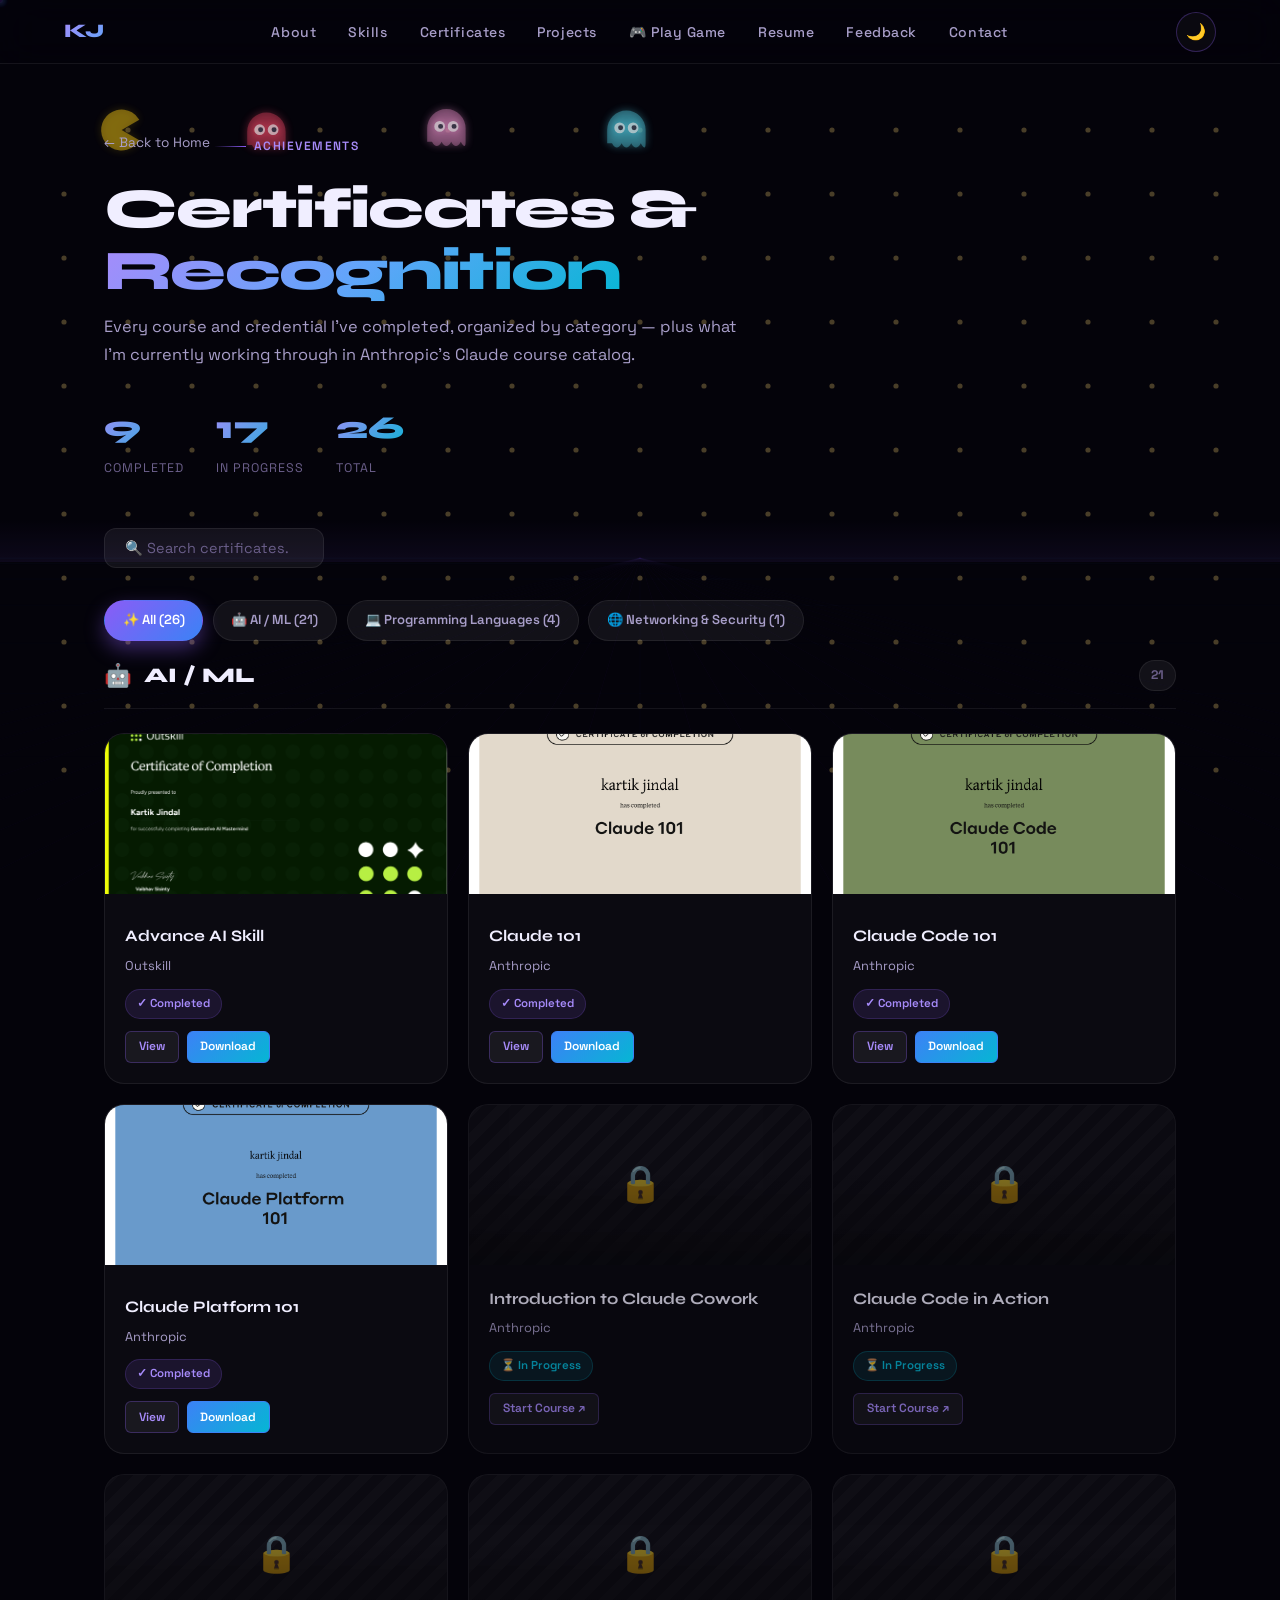
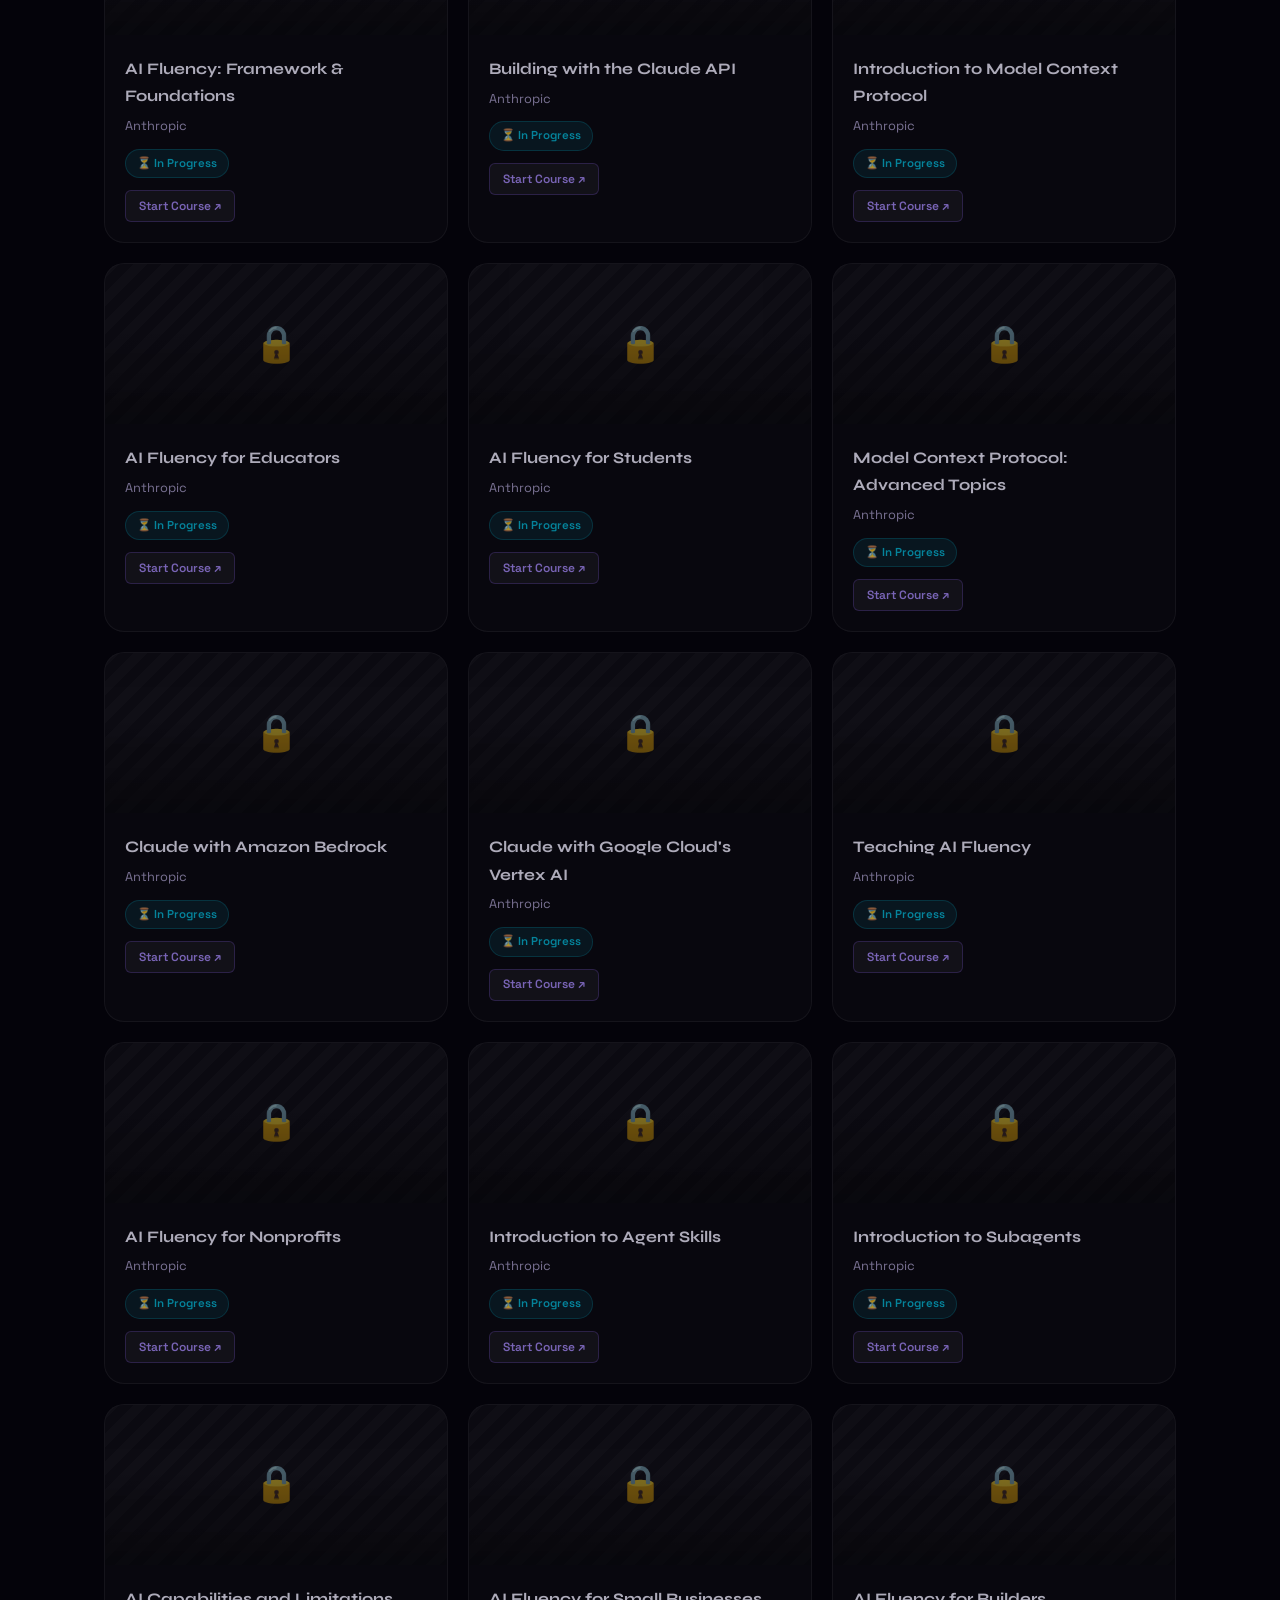
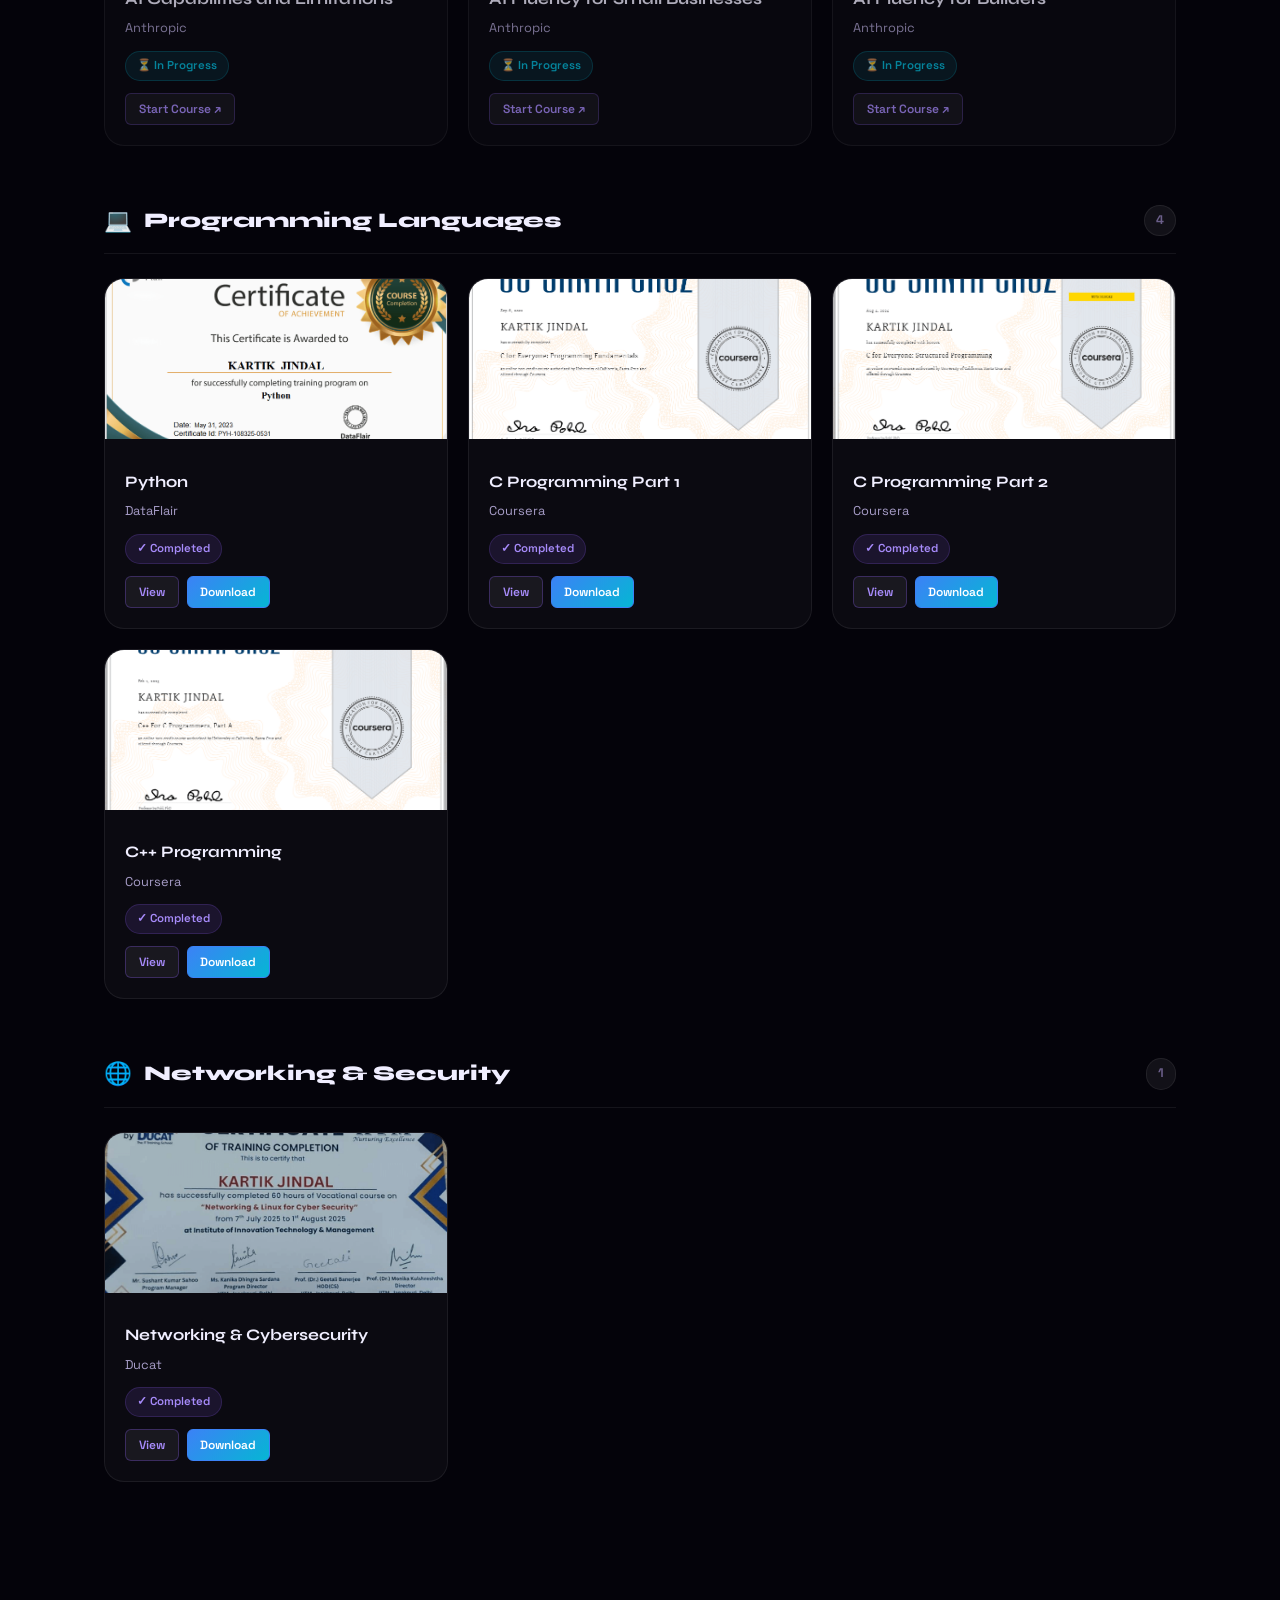
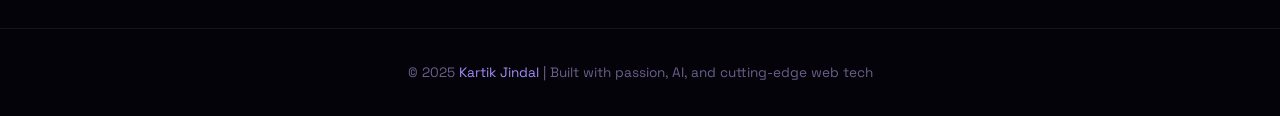
==== pages/certificates.html @ 4355e052 "Add files via upload" ====
<!DOCTYPE html>
<html lang="en" data-theme="dark">
<head>
<meta charset="UTF-8">
<meta name="viewport" content="width=device-width, initial-scale=1.0">
<title>Certificates — Kartik Jindal</title>
<link href="https://fonts.googleapis.com/css2?family=Syne:wght@400;500;600;700;800&family=Space+Grotesk:wght@300;400;500;600&display=swap" rel="stylesheet">
<link rel="stylesheet" href="../css/style.css">
<link rel="icon" href="data:image/svg+xml,<svg xmlns='http://www.w3.org/2000/svg' viewBox='0 0 100 100'><rect fill='%237c3aed' width='100' height='100'/><text x='50' y='60' font-size='60' fill='white' font-weight='bold' text-anchor='middle' dominant-baseline='middle'>K</text></svg>">
</head>
<body>

<canvas id="bg-canvas"></canvas>
<canvas id="pacman-canvas"></canvas>

<nav>
  <a href="../index.html#hero" class="nav-logo">KJ</a>
  <ul class="nav-links" id="nav-links">
    <li><a href="../index.html#about">About</a></li>
    <li><a href="../index.html#skills">Skills</a></li>
    <li><a href="certificates.html">Certificates</a></li>
    <li><a href="projects.html">Projects</a></li>
    <li><a href="#" onclick="document.getElementById('gameModal').style.display='flex'; return false;">🎮 Play Game</a></li>
    <li><a href="../index.html#resume">Resume</a></li>
    <li><a href="../index.html#feedback">Feedback</a></li>
    <li><a href="../index.html#contact">Contact</a></li>
  </ul>
  <div class="nav-actions">
    <button id="theme-toggle" title="Toggle theme">🌙</button>
    <div class="hamburger" id="hamburger" aria-label="Menu">
      <span></span><span></span><span></span>
    </div>
  </div>
</nav>

<main>

<div class="page-hero">
  <a href="../index.html" class="back-link reveal">← Back to Home</a>
  <div class="section-label reveal">Achievements</div>
  <h2 class="section-title reveal reveal-delay-1">Certificates & <span class="gradient-text">Recognition</span></h2>
  <p class="page-sub reveal reveal-delay-2">Every course and credential I've completed, organized by category — plus what I'm currently working through in Anthropic's Claude course catalog.</p>
  <div class="page-stats reveal reveal-delay-3" id="cert-stats"></div>
</div>

<section class="section-pad-top">
  <div class="certs-header reveal">
    <input type="search" class="cert-search" placeholder="🔍 Search certificates..." id="cert-search" aria-label="Search certificates">
  </div>
  <div class="category-filters reveal" id="cert-filter-pills"></div>
  <div id="certs-grouped"></div>
</section>

</main>

<footer>
  <p>© 2025 <span>Kartik Jindal</span> | Built with passion, AI, and cutting-edge web tech</p>
</footer>

<!-- Game Modal -->
<div id="gameModal" class="game-modal">
  <div class="game-modal-inner">
    <button onclick="document.getElementById('gameModal').style.display='none'"
            class="game-modal-close">✕</button>
    <iframe src="https://blazeo8.github.io/pixel-city-game/index.html"
            width="100%" height="620px"
            class="game-modal-iframe"
            allowfullscreen></iframe>
  </div>
</div>

<script>window.ASSET_BASE = '../';</script>
<script src="../js/data.js"></script>
<script src="../js/cards.js"></script>
<script src="../js/background.js"></script>
<script src="../js/pacman-bg.js"></script>
<script src="../js/common.js"></script>
<script src="../js/certificates.js"></script>
</body>
</html>
---- css/style.css ----
/* Certificate Image Thumbs */
.cert-thumb-img {
  width: 100%; height: 160px; object-fit: cover; 
}

.cert-links {
  display: flex; gap: 0.5rem; margin-top: 0.75rem; flex-wrap: wrap;
}

.cert-btn {
  padding: 0.3rem 0.8rem; border-radius: 6px; 
  font-size: 0.75rem; font-weight: 600; 
  background: var(--surface2); border: 1px solid var(--border2);
  color: var(--purple2); text-decoration: none; transition: all 0.3s;
}

.cert-btn:hover {
  background: var(--purple); color: white; 
  box-shadow: 0 0 12px var(--glow-p);
}

.cert-btn.download {
  background: linear-gradient(135deg, var(--blue), var(--cyan));
  color: white; border-color: var(--blue);
}

.about-avatar {
  width: 260px; height: 260px; border-radius: 28px; 
  object-fit: cover; border: 4px solid rgba(139,92,246,0.3);
  position: relative; z-index: 2;
}

/* Feedback List Styling */
#feedbackList {
  max-height: 300px; overflow-y: auto; 
  padding: 1rem; background: var(--surface); 
  border-radius: 12px; border: 1px solid var(--border);
}

#feedbackList li {
  padding: 0.75rem; margin-bottom: 0.75rem; 
  background: var(--surface2); border-radius: 8px; 
  text-align: left; list-style: none;
}

#feedbackList li:last-child { margin-bottom: 0; }

*,*::before,*::after{box-sizing:border-box;margin:0;padding:0}
:root{
--bg:#04030a;
--bg2:#080614;
--surface:rgba(255,255,255,0.03);
--surface2:rgba(255,255,255,0.06);
--border:rgba(255,255,255,0.07);
--border2:rgba(139,92,246,0.3);
--text:#f0eeff;
--text2:#a89ec9;
--text3:#6b5f8a;
--purple:#8b5cf6;
--purple2:#a78bfa;
--blue:#3b82f6;
--blue2:#60a5fa;
--cyan:#06b6d4;
--pink:#ec4899;
--glow-p:rgba(139,92,246,0.4);
--glow-b:rgba(59,130,246,0.3);
--glow-c:rgba(6,182,212,0.3);
--nav-h:64px;
--font-head:'Syne',sans-serif;
--font-body:'Space Grotesk',sans-serif;
}
[data-theme="light"]{
--bg:#f8f6ff;
--bg2:#ffffff;
--surface:rgba(139,92,246,0.04);
--surface2:rgba(139,92,246,0.08);
--border:rgba(139,92,246,0.12);
--border2:rgba(139,92,246,0.35);
--text:#1a0a3a;
--text2:#5b3f8a;
--text3:#9b80cc;
--glow-p:rgba(139,92,246,0.2);
--glow-b:rgba(59,130,246,0.15);
--glow-c:rgba(6,182,212,0.15);
}
html{scroll-behavior:smooth;scroll-padding-top:var(--nav-h)}
body{background:var(--bg);color:var(--text);font-family:var(--font-body);font-size:16px;line-height:1.7;overflow-x:hidden;transition:background .4s,color .4s}
::selection{background:rgba(139,92,246,0.35);color:#fff}

/* SCROLLBAR */
::-webkit-scrollbar{width:4px}
::-webkit-scrollbar-track{background:var(--bg)}
::-webkit-scrollbar-thumb{background:var(--purple);border-radius:2px}

/* CANVAS BG */
#bg-canvas{position:fixed;inset:0;z-index:0;pointer-events:none;opacity:.6}
#pacman-canvas{position:fixed;inset:0;z-index:0;pointer-events:none;opacity:.8}

/* NAV */
nav{position:fixed;top:0;left:0;right:0;z-index:100;height:var(--nav-h);display:flex;align-items:center;justify-content:space-between;padding:0 clamp(1.5rem,5vw,4rem);background:rgba(4,3,10,0.6);backdrop-filter:blur(20px);border-bottom:1px solid var(--border);transition:background .4s}
[data-theme="light"] nav{background:rgba(248,246,255,0.7)}
.nav-logo{font-family:var(--font-head);font-weight:800;font-size:1.2rem;background:linear-gradient(135deg,var(--purple2),var(--blue2));-webkit-background-clip:text;-webkit-text-fill-color:transparent;letter-spacing:-.02em}
.nav-links{display:flex;gap:2rem;list-style:none}
.nav-links a{color:var(--text2);text-decoration:none;font-size:.875rem;font-weight:500;letter-spacing:.04em;transition:color .2s;position:relative}
.nav-links a::after{content:'';position:absolute;bottom:-4px;left:0;width:0;height:1px;background:var(--purple);transition:width .3s}
.nav-links a:hover{color:var(--text)}.nav-links a:hover::after{width:100%}
.nav-actions{display:flex;gap:.75rem;align-items:center}
#theme-toggle{width:40px;height:40px;border-radius:50%;border:1px solid var(--border2);background:var(--surface);cursor:pointer;display:flex;align-items:center;justify-content:center;font-size:1rem;transition:all .3s;color:var(--text2)}
#theme-toggle:hover{background:var(--surface2);box-shadow:0 0 16px var(--glow-p);color:var(--text)}
.hamburger{display:none;flex-direction:column;gap:5px;cursor:pointer;padding:8px;border:none;background:none}
.hamburger span{display:block;width:22px;height:2px;background:var(--text2);border-radius:1px;transition:all .3s}

/* MAIN */
main{position:relative;z-index:1}
section{padding:clamp(4rem,10vh,7rem) clamp(1.5rem,5vw,4rem);max-width:1200px;margin:0 auto}

/* SECTION LABEL */
.section-label{display:inline-flex;align-items:center;gap:.5rem;font-size:.75rem;font-weight:600;letter-spacing:.12em;text-transform:uppercase;color:var(--purple2);margin-bottom:1rem;opacity:.8}
.section-label::before{content:'';display:block;width:2rem;height:1px;background:linear-gradient(90deg,transparent,var(--purple))}
.section-title{font-family:var(--font-head);font-size:clamp(2rem,5vw,3.5rem);font-weight:800;line-height:1.1;letter-spacing:-.03em;margin-bottom:1.5rem}
.gradient-text{background:linear-gradient(135deg,var(--purple2) 0%,var(--blue2) 50%,var(--cyan) 100%);-webkit-background-clip:text;-webkit-text-fill-color:transparent}

/* REVEAL ANIMATION */
.reveal{opacity:0;transform:translateY(32px);transition:opacity .7s cubic-bezier(.16,1,.3,1),transform .7s cubic-bezier(.16,1,.3,1)}
.reveal.visible{opacity:1;transform:translateY(0)}
.reveal-delay-1{transition-delay:.1s}
.reveal-delay-2{transition-delay:.2s}
.reveal-delay-3{transition-delay:.3s}
.reveal-delay-4{transition-delay:.4s}

/* ===== HERO ===== */
#hero{min-height:100vh;display:flex;flex-direction:column;justify-content:center;padding-top:calc(var(--nav-h) + 2rem);position:relative;overflow:hidden}
.hero-content{position:relative;z-index:2}
.hero-eyebrow{display:inline-flex;align-items:center;gap:.75rem;padding:.5rem 1.25rem;background:var(--surface2);border:1px solid var(--border2);border-radius:100px;font-size:.8rem;font-weight:500;color:var(--purple2);margin-bottom:2rem;animation:fadeDown .8s ease both}
.hero-eyebrow span{width:6px;height:6px;background:var(--cyan);border-radius:50%;animation:pulse-dot 2s infinite}
@keyframes fadeDown{from{opacity:0;transform:translateY(-16px)}to{opacity:1;transform:translateY(0)}}
@keyframes pulse-dot{0%,100%{box-shadow:0 0 0 0 rgba(6,182,212,.6)}50%{box-shadow:0 0 0 6px rgba(6,182,212,0)}}
.hero-name{font-family:var(--font-head);font-size:clamp(3rem,9vw,7rem);font-weight:800;line-height:1;letter-spacing:-.04em;margin-bottom:1rem;animation:fadeUp .8s .15s ease both}
@keyframes fadeUp{from{opacity:0;transform:translateY(24px)}to{opacity:1;transform:translateY(0)}}
.hero-name .line1{display:block;color:var(--text)}
.hero-name .line2{display:block;background:linear-gradient(135deg,var(--purple) 0%,var(--blue) 40%,var(--cyan) 100%);-webkit-background-clip:text;-webkit-text-fill-color:transparent}
.typing-container{font-size:clamp(1rem,2.5vw,1.35rem);color:var(--text2);min-height:2em;margin-bottom:2.5rem;animation:fadeUp .8s .3s ease both}
.cursor{display:inline-block;width:2px;height:1.1em;background:var(--purple);margin-left:2px;vertical-align:middle;animation:blink 1s infinite}
@keyframes blink{0%,100%{opacity:1}50%{opacity:0}}
.hero-desc{max-width:540px;color:var(--text2);font-size:1.05rem;line-height:1.8;margin-bottom:3rem;animation:fadeUp .8s .45s ease both}
.hero-cta{display:flex;flex-wrap:wrap;gap:1rem;animation:fadeUp .8s .6s ease both}
.btn-primary{display:inline-flex;align-items:center;gap:.6rem;padding:.875rem 2rem;background:linear-gradient(135deg,var(--purple),var(--blue));border:none;border-radius:12px;color:#fff;font-family:var(--font-body);font-size:.95rem;font-weight:600;cursor:pointer;text-decoration:none;transition:all .3s;position:relative;overflow:hidden}
.btn-primary::before{content:'';position:absolute;inset:0;background:linear-gradient(135deg,var(--blue),var(--cyan));opacity:0;transition:opacity .3s}
.btn-primary:hover{transform:translateY(-2px);box-shadow:0 16px 40px rgba(139,92,246,.4)}
.btn-primary:hover::before{opacity:1}
.btn-primary span{position:relative;z-index:1}
.btn-outline{display:inline-flex;align-items:center;gap:.6rem;padding:.875rem 2rem;background:transparent;border:1px solid var(--border2);border-radius:12px;color:var(--text);font-family:var(--font-body);font-size:.95rem;font-weight:500;cursor:pointer;text-decoration:none;transition:all .3s}
.btn-outline:hover{background:var(--surface2);border-color:var(--purple);box-shadow:0 0 24px var(--glow-p);transform:translateY(-2px)}
.hero-scroll{position:absolute;bottom:2.5rem;left:50%;transform:translateX(-50%);display:flex;flex-direction:column;align-items:center;gap:.5rem;color:var(--text3);font-size:.75rem;letter-spacing:.1em;animation:fadeUp 1s 1.2s ease both}
.scroll-line{width:1px;height:40px;background:linear-gradient(to bottom,var(--purple),transparent);animation:scrollPulse 2s infinite}
@keyframes scrollPulse{0%{transform:scaleY(1);opacity:1}100%{transform:scaleY(0);opacity:0;transform-origin:top}}
.hero-glow{position:absolute;top:50%;left:40%;transform:translate(-50%,-50%);width:600px;height:600px;background:radial-gradient(ellipse,rgba(139,92,246,.15) 0%,transparent 70%);pointer-events:none;z-index:1;animation:glowPulse 4s ease-in-out infinite}
@keyframes glowPulse{0%,100%{transform:translate(-50%,-50%) scale(1)}50%{transform:translate(-50%,-50%) scale(1.1)}}

/* ===== ABOUT ===== */
#about .about-grid{display:grid;grid-template-columns:1fr 1fr;gap:4rem;align-items:center}
.about-image-wrap{position:relative;display:flex;justify-content:center}
.about-avatar{width:260px;height:260px;border-radius:28px;background:linear-gradient(135deg,var(--purple),var(--blue),var(--cyan));display:flex;align-items:center;justify-content:center;font-family:var(--font-head);font-size:6rem;font-weight:800;color:rgba(255,255,255,.9);position:relative;animation:float 4s ease-in-out infinite}
@keyframes float{0%,100%{transform:translateY(0) rotate(-1deg)}50%{transform:translateY(-14px) rotate(1deg)}}
.avatar-ring{position:absolute;inset:-16px;border-radius:40px;border:1px solid rgba(139,92,246,.3);animation:rotate-ring 8s linear infinite}
.avatar-ring2{position:absolute;inset:-32px;border-radius:52px;border:1px solid rgba(59,130,246,.15);animation:rotate-ring 14s linear infinite reverse}
@keyframes rotate-ring{to{transform:rotate(360deg)}}
.avatar-blob{position:absolute;inset:-60px;background:radial-gradient(ellipse,rgba(139,92,246,.15),transparent 70%);z-index:-1}
.about-text p{color:var(--text2);font-size:1.05rem;margin-bottom:1.25rem;line-height:1.8}
.about-tags{display:flex;flex-wrap:wrap;gap:.6rem;margin-top:1.5rem}
.tag{padding:.35rem .9rem;border-radius:100px;background:var(--surface2);border:1px solid var(--border2);font-size:.8rem;font-weight:500;color:var(--purple2);transition:all .2s}
.tag:hover{background:rgba(139,92,246,.15);box-shadow:0 0 12px var(--glow-p)}

/* ===== SKILLS ===== */
#skills{background:transparent}
.skills-grid{display:grid;grid-template-columns:repeat(auto-fill,minmax(200px,1fr));gap:1.25rem;margin-top:2.5rem}
.skill-card{padding:1.75rem 1.5rem;background:var(--surface);border:1px solid var(--border);border-radius:20px;cursor:default;transition:all .4s cubic-bezier(.16,1,.3,1);position:relative;overflow:hidden}
.skill-card::before{content:'';position:absolute;inset:0;background:linear-gradient(135deg,var(--purple),var(--blue));opacity:0;transition:opacity .4s}
.skill-card:hover{transform:translateY(-6px) scale(1.02);border-color:var(--border2);box-shadow:0 20px 50px var(--glow-p)}
.skill-card:hover::before{opacity:.07}
.skill-icon{font-size:2rem;margin-bottom:1rem;display:block;transition:transform .4s}
.skill-card:hover .skill-icon{transform:scale(1.2) rotate(-5deg)}
.skill-name{font-family:var(--font-head);font-size:1rem;font-weight:700;color:var(--text);margin-bottom:.4rem}
.skill-desc{font-size:.8rem;color:var(--text2);line-height:1.5}
.skill-bar-wrap{margin-top:1rem;height:3px;background:var(--border);border-radius:2px;overflow:hidden}
.skill-bar{height:100%;background:linear-gradient(90deg,var(--purple),var(--blue));border-radius:2px;width:0;transition:width 1.2s cubic-bezier(.16,1,.3,1)}

/* ===== CERTS ===== */
#certificates .certs-header{display:flex;align-items:center;flex-wrap:wrap;gap:1rem;margin-bottom:2.5rem}
.cert-search{flex:1;min-width:220px;padding:.65rem 1.25rem;background:var(--surface2);border:1px solid var(--border);border-radius:12px;color:var(--text);font-family:var(--font-body);font-size:.9rem;outline:none;transition:all .3s}
.cert-search::placeholder{color:var(--text3)}
.cert-search:focus{border-color:var(--border2);box-shadow:0 0 0 3px rgba(139,92,246,.1)}
.certs-grid{display:grid;grid-template-columns:repeat(auto-fill,minmax(280px,1fr));gap:1.25rem}
.cert-card{background:var(--surface);border:1px solid var(--border);border-radius:20px;overflow:hidden;cursor:pointer;transition:all .4s cubic-bezier(.16,1,.3,1);position:relative}
.cert-card:hover{transform:translateY(-6px);border-color:var(--border2);box-shadow:0 20px 50px var(--glow-b)}
.cert-thumb{height:160px;background:linear-gradient(135deg,var(--purple) 0%,var(--blue) 100%);display:flex;align-items:center;justify-content:center;font-size:3rem;position:relative;overflow:hidden}
.cert-thumb::after{content:'';position:absolute;inset:0;background:linear-gradient(to bottom,transparent 40%,rgba(0,0,0,.5))}
.cert-body{padding:1.25rem}
.cert-title{font-family:var(--font-head);font-weight:700;font-size:1rem;color:var(--text);margin-bottom:.35rem}
.cert-issuer{font-size:.8rem;color:var(--text2)}
.cert-badge{display:inline-flex;align-items:center;gap:.3rem;padding:.25rem .7rem;border-radius:100px;background:rgba(139,92,246,.12);border:1px solid rgba(139,92,246,.2);font-size:.72rem;font-weight:600;color:var(--purple2);margin-top:.75rem}
.cert-card[hidden]{display:none!important}

/* ===== PROJECTS ===== */
.projects-grid{display:grid;grid-template-columns:repeat(auto-fill,minmax(320px,1fr));gap:1.5rem;margin-top:2.5rem}
.project-card{background:var(--surface);border:1px solid var(--border);border-radius:20px;padding:2rem;transition:all .4s cubic-bezier(.16,1,.3,1);position:relative;overflow:hidden;cursor:pointer}
.project-card::before{content:'';position:absolute;inset:0;background:var(--pc-grad,linear-gradient(135deg,var(--purple),var(--blue)));opacity:0;transition:opacity .4s}
.project-card:hover{transform:translateY(-8px);box-shadow:0 24px 60px var(--glow-p);border-color:var(--border2)}
.project-card:hover::before{opacity:.06}
.project-header{display:flex;justify-content:space-between;align-items:flex-start;margin-bottom:1.25rem}
.project-icon{width:48px;height:48px;border-radius:14px;background:linear-gradient(135deg,var(--purple),var(--blue));display:flex;align-items:center;justify-content:center;font-size:1.35rem;flex-shrink:0}
.project-link-icon{color:var(--text3);transition:color .2s,transform .2s}
.project-card:hover .project-link-icon{color:var(--purple2);transform:translate(3px,-3px)}
.project-title{font-family:var(--font-head);font-weight:700;font-size:1.1rem;color:var(--text);margin-bottom:.6rem}
.project-desc{font-size:.875rem;color:var(--text2);line-height:1.7;margin-bottom:1.25rem}
.project-tags{display:flex;flex-wrap:wrap;gap:.5rem}
.project-tag{padding:.2rem .65rem;border-radius:6px;background:var(--surface2);border:1px solid var(--border);font-size:.72rem;font-weight:600;color:var(--text3);transition:all .2s}
.project-card:hover .project-tag{border-color:var(--border2);color:var(--purple2)}

/* ===== RESUME ===== */
#resume{text-align:center}
.resume-box{display:inline-flex;flex-direction:column;align-items:center;gap:2rem;padding:4rem;background:var(--surface);border:1px solid var(--border);border-radius:28px;max-width:540px;width:100%;position:relative;overflow:hidden}
.resume-box::before{content:'';position:absolute;inset:0;background:linear-gradient(135deg,rgba(139,92,246,.05),rgba(59,130,246,.05));pointer-events:none}
.resume-icon{font-size:3.5rem;animation:float 4s ease-in-out infinite}
.resume-box h3{font-family:var(--font-head);font-size:1.5rem;font-weight:800;color:var(--text)}
.resume-box p{color:var(--text2);font-size:.95rem}
.btn-download{display:inline-flex;align-items:center;gap:.75rem;padding:1rem 2.5rem;background:linear-gradient(135deg,var(--purple),var(--blue));border:none;border-radius:14px;color:#fff;font-family:var(--font-body);font-size:1rem;font-weight:600;cursor:pointer;text-decoration:none;transition:all .3s;position:relative;overflow:hidden}
.btn-download::after{content:'';position:absolute;top:50%;left:50%;width:0;height:0;background:rgba(255,255,255,.15);border-radius:50%;transform:translate(-50%,-50%);transition:width .5s,height .5s}
.btn-download:hover::after{width:300px;height:300px}
.btn-download:hover{transform:translateY(-3px);box-shadow:0 20px 50px rgba(139,92,246,.5)}

/* ===== CONTACT ===== */
#contact .contact-grid{display:grid;grid-template-columns:1fr 1.4fr;gap:4rem;align-items:start}
.contact-info h2{font-family:var(--font-head);font-size:clamp(1.5rem,4vw,2.5rem);font-weight:800;line-height:1.2;margin-bottom:1rem}
.contact-info p{color:var(--text2);line-height:1.8;margin-bottom:2rem}
.social-links{display:flex;flex-direction:column;gap:.75rem}
.social-link{display:flex;align-items:center;gap:1rem;padding:.85rem 1.25rem;background:var(--surface);border:1px solid var(--border);border-radius:14px;color:var(--text2);text-decoration:none;transition:all .3s;font-weight:500}
.social-link:hover{background:var(--surface2);border-color:var(--border2);color:var(--text);box-shadow:0 8px 24px var(--glow-p);transform:translateX(4px)}
.social-icon{width:36px;height:36px;border-radius:10px;background:linear-gradient(135deg,var(--purple),var(--blue));display:flex;align-items:center;justify-content:center;font-size:1rem;flex-shrink:0}
.contact-form{background:var(--surface);border:1px solid var(--border);border-radius:24px;padding:2.5rem}
.form-group{margin-bottom:1.5rem;position:relative}
.form-group label{display:block;font-size:.8rem;font-weight:600;letter-spacing:.06em;text-transform:uppercase;color:var(--text3);margin-bottom:.6rem;transition:color .2s}
.form-group:focus-within label{color:var(--purple2)}
.form-control{width:100%;padding:.85rem 1.25rem;background:var(--surface2);border:1px solid var(--border);border-radius:12px;color:var(--text);font-family:var(--font-body);font-size:.95rem;outline:none;transition:all .3s;resize:none}
.form-control::placeholder{color:var(--text3)}
.form-control:focus{border-color:var(--border2);box-shadow:0 0 0 3px rgba(139,92,246,.1),0 0 20px rgba(139,92,246,.05)}
textarea.form-control{height:130px}
.form-row{display:grid;grid-template-columns:1fr 1fr;gap:1rem}
.submit-btn{width:100%;padding:1rem;background:linear-gradient(135deg,var(--purple),var(--blue));border:none;border-radius:12px;color:#fff;font-family:var(--font-body);font-size:1rem;font-weight:600;cursor:pointer;transition:all .3s;position:relative;overflow:hidden}
.submit-btn:hover{transform:translateY(-2px);box-shadow:0 16px 40px rgba(139,92,246,.4)}

/* ===== FOOTER ===== */
footer{border-top:1px solid var(--border);padding:2rem clamp(1.5rem,5vw,4rem);text-align:center;color:var(--text3);font-size:.85rem;position:relative;z-index:1}
footer span{color:var(--purple2)}

/* ===== CATALOG PAGE HEADER ===== */
.page-hero{padding:calc(var(--nav-h) + 4rem) clamp(1.5rem,5vw,4rem) 2rem;max-width:1200px;margin:0 auto;position:relative;z-index:1}
.page-hero .back-link{display:inline-flex;align-items:center;gap:.4rem;color:var(--text2);text-decoration:none;font-size:.85rem;margin-bottom:1.5rem;transition:color .2s}
.page-hero .back-link:hover{color:var(--purple2)}
.page-hero .section-title{margin-bottom:.75rem}
.page-hero .page-sub{color:var(--text2);max-width:640px;font-size:1.02rem;line-height:1.7}
.page-stats{display:flex;gap:2rem;margin-top:2rem;flex-wrap:wrap}
.page-stat{display:flex;flex-direction:column;gap:.2rem}
.page-stat-num{font-family:var(--font-head);font-size:2rem;font-weight:800;background:linear-gradient(135deg,var(--purple2),var(--cyan));-webkit-background-clip:text;-webkit-text-fill-color:transparent}
.page-stat-label{font-size:.78rem;color:var(--text3);text-transform:uppercase;letter-spacing:.08em}

/* ===== CATEGORY FILTER PILLS ===== */
.category-filters{display:flex;gap:.6rem;flex-wrap:wrap;margin:2rem 0 1rem}
.cat-pill{display:inline-flex;align-items:center;gap:.4rem;padding:.5rem 1.1rem;border-radius:100px;background:var(--surface2);border:1px solid var(--border);color:var(--text2);font-size:.82rem;font-weight:600;cursor:pointer;transition:all .25s;user-select:none}
.cat-pill:hover{border-color:var(--border2);color:var(--text)}
.cat-pill.active{background:linear-gradient(135deg,var(--purple),var(--blue));color:#fff;border-color:transparent;box-shadow:0 8px 20px var(--glow-p)}

/* ===== CATEGORY SECTION BLOCKS (grouped catalog view) ===== */
.category-block{margin-bottom:3.5rem}
.category-block[hidden]{display:none}
.category-header{display:flex;align-items:center;gap:.75rem;margin-bottom:1.5rem;padding-bottom:.85rem;border-bottom:1px solid var(--border)}
.category-header .category-icon{font-size:1.4rem}
.category-header h3{font-family:var(--font-head);font-size:1.3rem;font-weight:800;color:var(--text)}
.category-count{margin-left:auto;font-size:.78rem;font-weight:700;color:var(--text3);background:var(--surface2);padding:.25rem .7rem;border-radius:100px;border:1px solid var(--border)}
.cert-grid-inner,.projects-grid-inner{display:grid;grid-template-columns:repeat(auto-fill,minmax(280px,1fr));gap:1.25rem}
.projects-grid-inner{grid-template-columns:repeat(auto-fill,minmax(320px,1fr))}

/* ===== LOCKED / IN-PROGRESS CERT CARDS ===== */
.cert-thumb-placeholder{height:160px;display:flex;align-items:center;justify-content:center;font-size:2.25rem;background:repeating-linear-gradient(135deg,var(--surface2),var(--surface2) 10px,var(--surface) 10px,var(--surface) 20px);opacity:.7}
.cert-card.cert-locked{opacity:.72}
.cert-card.cert-locked:hover{opacity:1}
.cert-badge-progress{background:rgba(6,182,212,.12);border-color:rgba(6,182,212,.25);color:var(--cyan)}
.view-all-link{display:inline-flex;align-items:center;gap:.5rem;margin-top:2rem;padding:.8rem 1.75rem;border-radius:12px;background:var(--surface2);border:1px solid var(--border2);color:var(--text);text-decoration:none;font-weight:600;font-size:.9rem;transition:all .3s}
.view-all-link:hover{background:linear-gradient(135deg,var(--purple),var(--blue));color:#fff;box-shadow:0 12px 30px var(--glow-p);transform:translateY(-2px)}
.section-footer-cta{display:flex;justify-content:center;margin-top:1rem}

/* MOBILE */
@media(max-width:768px){
nav .nav-links{display:none;position:fixed;inset:var(--nav-h) 0 0 0;background:rgba(4,3,10,.97);flex-direction:column;align-items:center;justify-content:center;gap:2rem;z-index:99}
[data-theme="light"] nav .nav-links{background:rgba(248,246,255,.97)}
nav .nav-links.open{display:flex}
.hamburger{display:flex}
#about .about-grid{grid-template-columns:1fr;gap:2.5rem}
.about-image-wrap{order:-1}
#contact .contact-grid{grid-template-columns:1fr;gap:2.5rem}
.form-row{grid-template-columns:1fr}
.hero-name{font-size:clamp(2.5rem,12vw,4rem)}
.resume-box{padding:2.5rem 1.5rem}
}


/* ===== UTILITY CLASSES (replacing inline styles) ===== */
.avatar-wrap{position:relative;display:inline-block}
.flex-center{display:flex;justify-content:center}
.text-muted-top{color:var(--text2);margin-top:.5rem}
.form-narrow{max-width:600px;margin:0 auto}
.feedback-msg{margin-top:1rem;text-align:center}
.feedback-list-wrap{margin-top:2rem}
.contact-email-line{color:var(--text2);line-height:1.8;margin-bottom:2rem}
.social-link-title{font-size:.95rem;font-weight:600;color:var(--text)}
.social-link-sub{font-size:.8rem;color:var(--text3)}
.social-icon-linkedin{background:linear-gradient(135deg,#0ea5e9,#3b82f6)}
.social-icon-email{background:linear-gradient(135deg,#ec4899,#8b5cf6)}
.section-pad-top{padding-top:1rem}

/* Game modal */
.game-modal{display:none;position:fixed;inset:0;background:rgba(0,0,0,0.85);z-index:9999;align-items:center;justify-content:center}
.game-modal.open{display:flex}
.game-modal-inner{position:relative;width:90%;max-width:960px}
.game-modal-close{position:absolute;top:-40px;right:0;color:#fff;background:none;border:none;font-size:28px;cursor:pointer;line-height:1}
.game-modal-iframe{border:none;border-radius:12px;display:block}
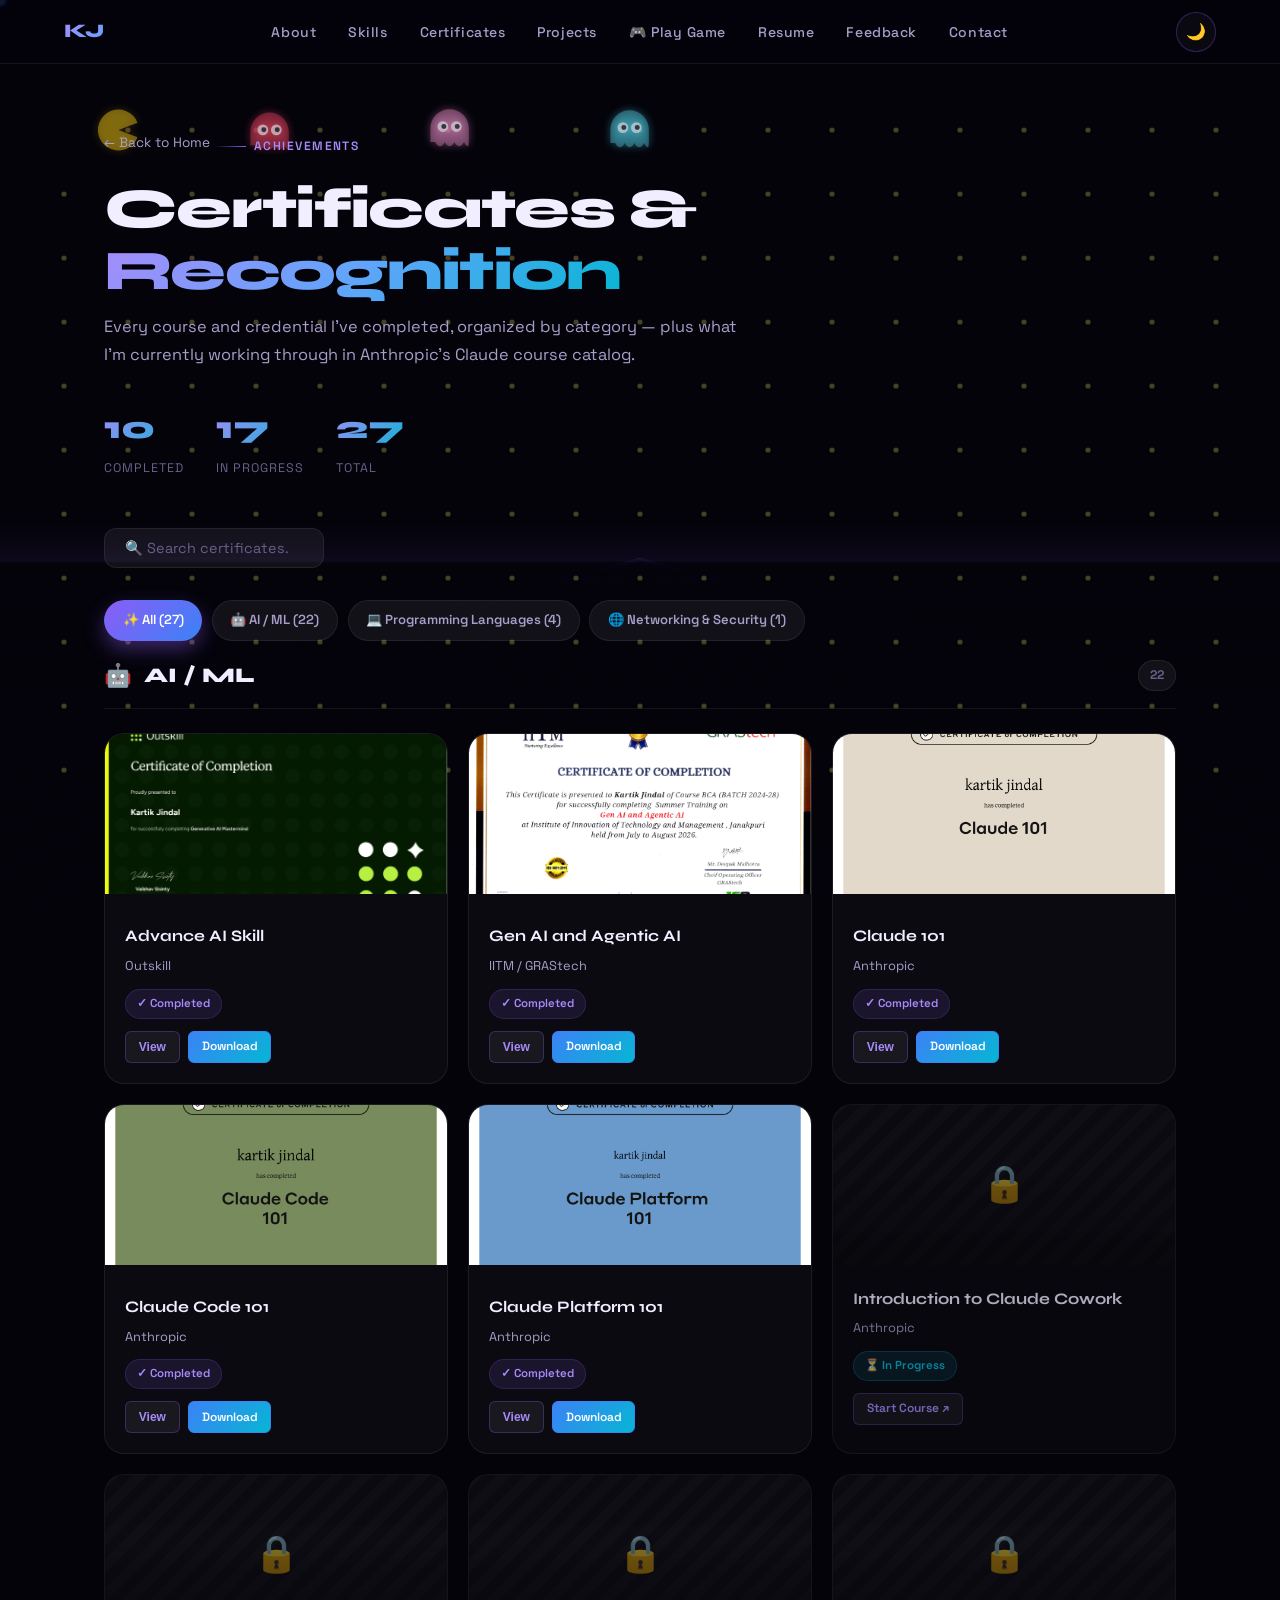
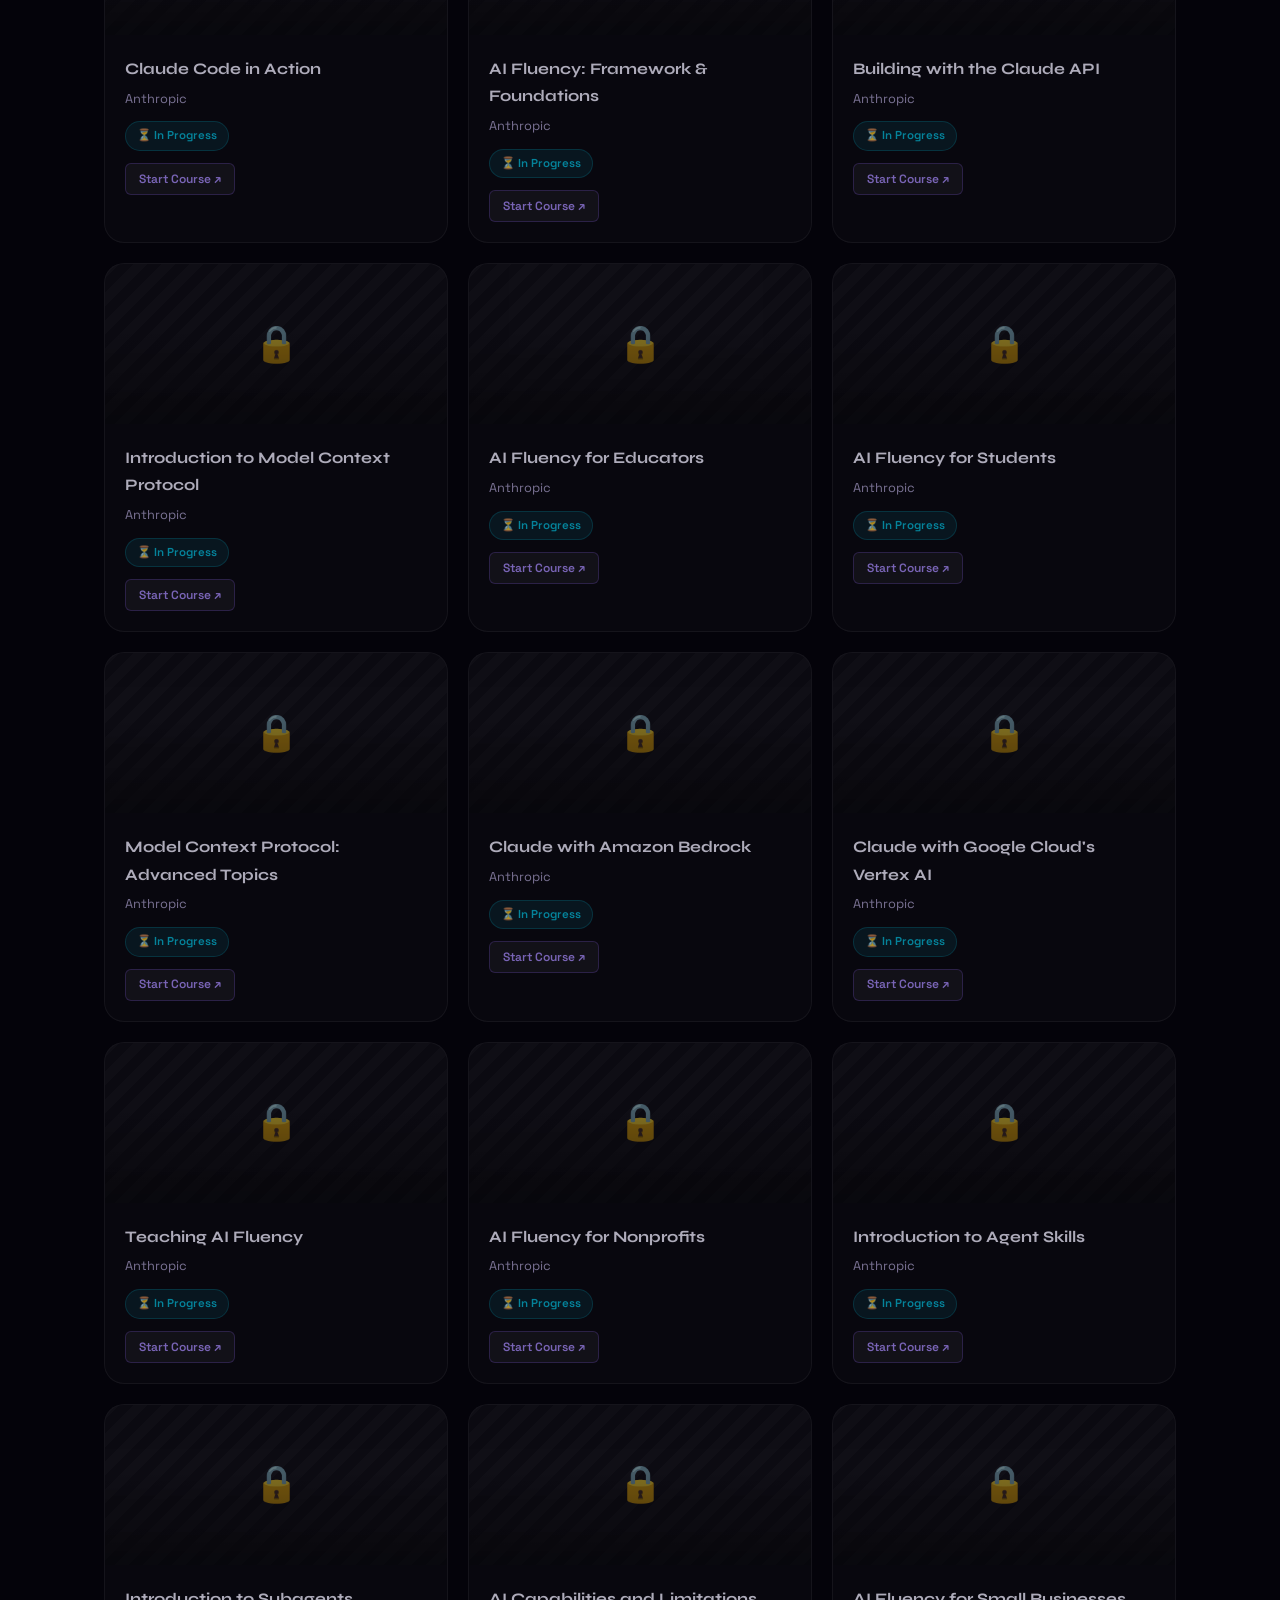
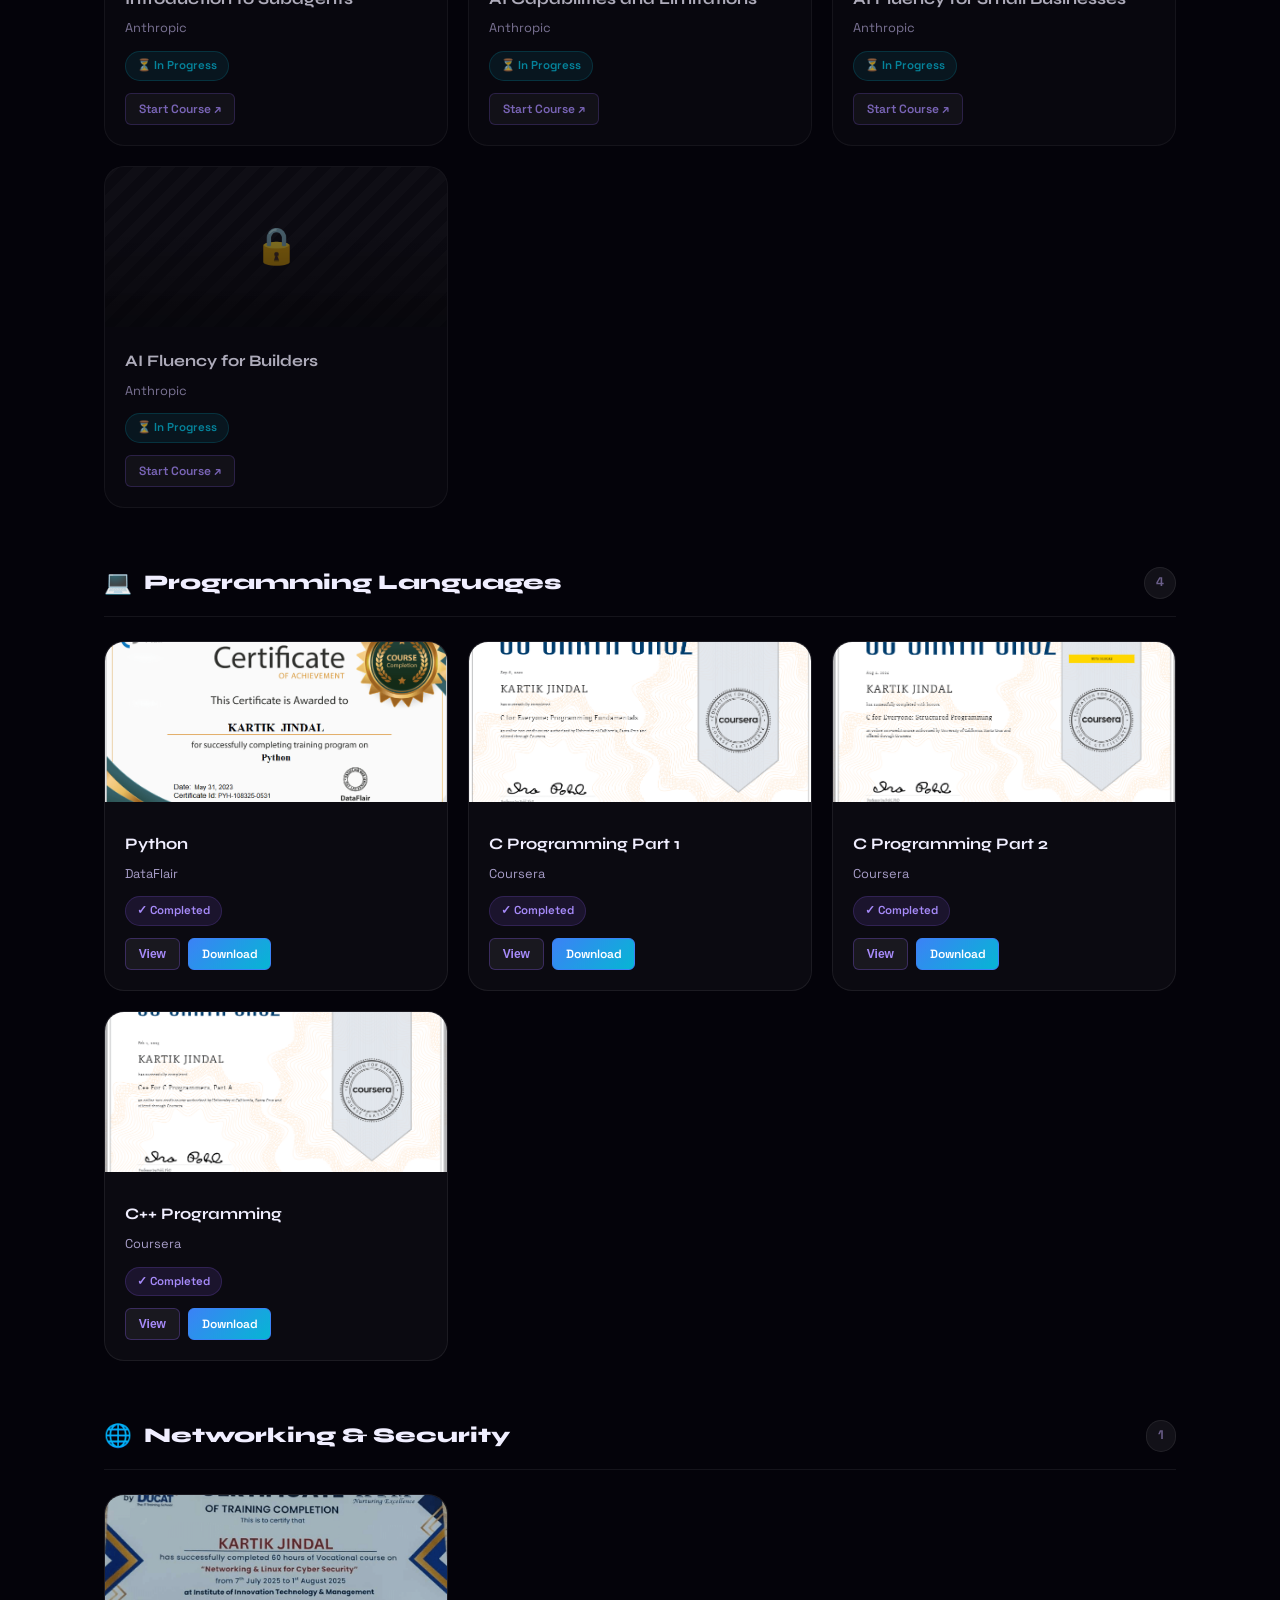
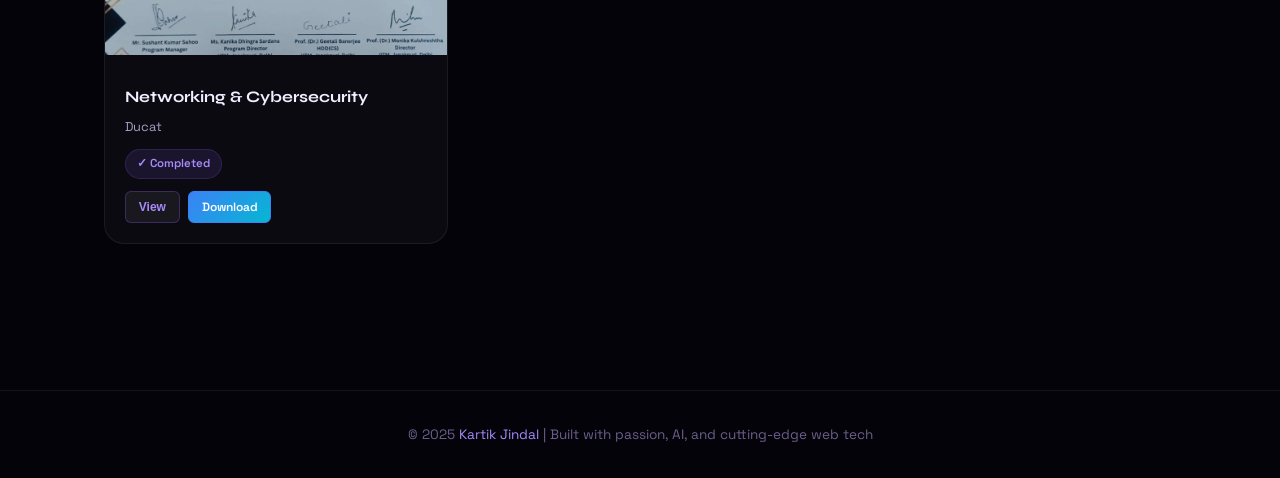
==== commit 1647814d: "Update certificates.html" ====
--- a/pages/certificates.html
+++ b/pages/certificates.html
@@ -69,6 +69,15 @@
   </div>
 </div>
 
+<!-- Certificate Image Modal -->
+<div id="certModal" class="cert-modal" onclick="if(event.target===this) closeCertModal()">
+  <div class="cert-modal-inner">
+    <button onclick="closeCertModal()" class="cert-modal-close">✕</button>
+    <img id="certModalImg" src="" alt="Certificate" class="cert-modal-img">
+    <div id="certModalTitle" class="cert-modal-title"></div>
+  </div>
+</div>
+
 <script>window.ASSET_BASE = '../';</script>
 <script src="../js/data.js"></script>
 <script src="../js/cards.js"></script>
--- a/css/style.css
+++ b/css/style.css
@@ -1,5 +1,3 @@
-
-
 /* Certificate Image Thumbs */
 .cert-thumb-img {
   width: 100%; height: 160px; object-fit: cover; 
@@ -95,7 +93,7 @@
 ::-webkit-scrollbar-thumb{background:var(--purple);border-radius:2px}
 
 /* CANVAS BG */
-#bg-canvas{position:fixed;inset:0;z-index:0;pointer-events:none;opacity:.6}
+#bg-canvas{position:fixed;inset:0;z-index:0;pointer-events:none;opacity:.6}
 #pacman-canvas{position:fixed;inset:0;z-index:0;pointer-events:none;opacity:.8}
 
 /* NAV */
@@ -255,42 +253,42 @@
 footer{border-top:1px solid var(--border);padding:2rem clamp(1.5rem,5vw,4rem);text-align:center;color:var(--text3);font-size:.85rem;position:relative;z-index:1}
 footer span{color:var(--purple2)}
 
-/* ===== CATALOG PAGE HEADER ===== */
-.page-hero{padding:calc(var(--nav-h) + 4rem) clamp(1.5rem,5vw,4rem) 2rem;max-width:1200px;margin:0 auto;position:relative;z-index:1}
-.page-hero .back-link{display:inline-flex;align-items:center;gap:.4rem;color:var(--text2);text-decoration:none;font-size:.85rem;margin-bottom:1.5rem;transition:color .2s}
-.page-hero .back-link:hover{color:var(--purple2)}
-.page-hero .section-title{margin-bottom:.75rem}
-.page-hero .page-sub{color:var(--text2);max-width:640px;font-size:1.02rem;line-height:1.7}
-.page-stats{display:flex;gap:2rem;margin-top:2rem;flex-wrap:wrap}
-.page-stat{display:flex;flex-direction:column;gap:.2rem}
-.page-stat-num{font-family:var(--font-head);font-size:2rem;font-weight:800;background:linear-gradient(135deg,var(--purple2),var(--cyan));-webkit-background-clip:text;-webkit-text-fill-color:transparent}
-.page-stat-label{font-size:.78rem;color:var(--text3);text-transform:uppercase;letter-spacing:.08em}
-
-/* ===== CATEGORY FILTER PILLS ===== */
-.category-filters{display:flex;gap:.6rem;flex-wrap:wrap;margin:2rem 0 1rem}
-.cat-pill{display:inline-flex;align-items:center;gap:.4rem;padding:.5rem 1.1rem;border-radius:100px;background:var(--surface2);border:1px solid var(--border);color:var(--text2);font-size:.82rem;font-weight:600;cursor:pointer;transition:all .25s;user-select:none}
-.cat-pill:hover{border-color:var(--border2);color:var(--text)}
-.cat-pill.active{background:linear-gradient(135deg,var(--purple),var(--blue));color:#fff;border-color:transparent;box-shadow:0 8px 20px var(--glow-p)}
-
-/* ===== CATEGORY SECTION BLOCKS (grouped catalog view) ===== */
-.category-block{margin-bottom:3.5rem}
-.category-block[hidden]{display:none}
-.category-header{display:flex;align-items:center;gap:.75rem;margin-bottom:1.5rem;padding-bottom:.85rem;border-bottom:1px solid var(--border)}
-.category-header .category-icon{font-size:1.4rem}
-.category-header h3{font-family:var(--font-head);font-size:1.3rem;font-weight:800;color:var(--text)}
-.category-count{margin-left:auto;font-size:.78rem;font-weight:700;color:var(--text3);background:var(--surface2);padding:.25rem .7rem;border-radius:100px;border:1px solid var(--border)}
-.cert-grid-inner,.projects-grid-inner{display:grid;grid-template-columns:repeat(auto-fill,minmax(280px,1fr));gap:1.25rem}
-.projects-grid-inner{grid-template-columns:repeat(auto-fill,minmax(320px,1fr))}
-
-/* ===== LOCKED / IN-PROGRESS CERT CARDS ===== */
-.cert-thumb-placeholder{height:160px;display:flex;align-items:center;justify-content:center;font-size:2.25rem;background:repeating-linear-gradient(135deg,var(--surface2),var(--surface2) 10px,var(--surface) 10px,var(--surface) 20px);opacity:.7}
-.cert-card.cert-locked{opacity:.72}
-.cert-card.cert-locked:hover{opacity:1}
-.cert-badge-progress{background:rgba(6,182,212,.12);border-color:rgba(6,182,212,.25);color:var(--cyan)}
-.view-all-link{display:inline-flex;align-items:center;gap:.5rem;margin-top:2rem;padding:.8rem 1.75rem;border-radius:12px;background:var(--surface2);border:1px solid var(--border2);color:var(--text);text-decoration:none;font-weight:600;font-size:.9rem;transition:all .3s}
-.view-all-link:hover{background:linear-gradient(135deg,var(--purple),var(--blue));color:#fff;box-shadow:0 12px 30px var(--glow-p);transform:translateY(-2px)}
-.section-footer-cta{display:flex;justify-content:center;margin-top:1rem}
-
+/* ===== CATALOG PAGE HEADER ===== */
+.page-hero{padding:calc(var(--nav-h) + 4rem) clamp(1.5rem,5vw,4rem) 2rem;max-width:1200px;margin:0 auto;position:relative;z-index:1}
+.page-hero .back-link{display:inline-flex;align-items:center;gap:.4rem;color:var(--text2);text-decoration:none;font-size:.85rem;margin-bottom:1.5rem;transition:color .2s}
+.page-hero .back-link:hover{color:var(--purple2)}
+.page-hero .section-title{margin-bottom:.75rem}
+.page-hero .page-sub{color:var(--text2);max-width:640px;font-size:1.02rem;line-height:1.7}
+.page-stats{display:flex;gap:2rem;margin-top:2rem;flex-wrap:wrap}
+.page-stat{display:flex;flex-direction:column;gap:.2rem}
+.page-stat-num{font-family:var(--font-head);font-size:2rem;font-weight:800;background:linear-gradient(135deg,var(--purple2),var(--cyan));-webkit-background-clip:text;-webkit-text-fill-color:transparent}
+.page-stat-label{font-size:.78rem;color:var(--text3);text-transform:uppercase;letter-spacing:.08em}
+
+/* ===== CATEGORY FILTER PILLS ===== */
+.category-filters{display:flex;gap:.6rem;flex-wrap:wrap;margin:2rem 0 1rem}
+.cat-pill{display:inline-flex;align-items:center;gap:.4rem;padding:.5rem 1.1rem;border-radius:100px;background:var(--surface2);border:1px solid var(--border);color:var(--text2);font-size:.82rem;font-weight:600;cursor:pointer;transition:all .25s;user-select:none}
+.cat-pill:hover{border-color:var(--border2);color:var(--text)}
+.cat-pill.active{background:linear-gradient(135deg,var(--purple),var(--blue));color:#fff;border-color:transparent;box-shadow:0 8px 20px var(--glow-p)}
+
+/* ===== CATEGORY SECTION BLOCKS (grouped catalog view) ===== */
+.category-block{margin-bottom:3.5rem}
+.category-block[hidden]{display:none}
+.category-header{display:flex;align-items:center;gap:.75rem;margin-bottom:1.5rem;padding-bottom:.85rem;border-bottom:1px solid var(--border)}
+.category-header .category-icon{font-size:1.4rem}
+.category-header h3{font-family:var(--font-head);font-size:1.3rem;font-weight:800;color:var(--text)}
+.category-count{margin-left:auto;font-size:.78rem;font-weight:700;color:var(--text3);background:var(--surface2);padding:.25rem .7rem;border-radius:100px;border:1px solid var(--border)}
+.cert-grid-inner,.projects-grid-inner{display:grid;grid-template-columns:repeat(auto-fill,minmax(280px,1fr));gap:1.25rem}
+.projects-grid-inner{grid-template-columns:repeat(auto-fill,minmax(320px,1fr))}
+
+/* ===== LOCKED / IN-PROGRESS CERT CARDS ===== */
+.cert-thumb-placeholder{height:160px;display:flex;align-items:center;justify-content:center;font-size:2.25rem;background:repeating-linear-gradient(135deg,var(--surface2),var(--surface2) 10px,var(--surface) 10px,var(--surface) 20px);opacity:.7}
+.cert-card.cert-locked{opacity:.72}
+.cert-card.cert-locked:hover{opacity:1}
+.cert-badge-progress{background:rgba(6,182,212,.12);border-color:rgba(6,182,212,.25);color:var(--cyan)}
+.view-all-link{display:inline-flex;align-items:center;gap:.5rem;margin-top:2rem;padding:.8rem 1.75rem;border-radius:12px;background:var(--surface2);border:1px solid var(--border2);color:var(--text);text-decoration:none;font-weight:600;font-size:.9rem;transition:all .3s}
+.view-all-link:hover{background:linear-gradient(135deg,var(--purple),var(--blue));color:#fff;box-shadow:0 12px 30px var(--glow-p);transform:translateY(-2px)}
+.section-footer-cta{display:flex;justify-content:center;margin-top:1rem}
+
 /* MOBILE */
 @media(max-width:768px){
 nav .nav-links{display:none;position:fixed;inset:var(--nav-h) 0 0 0;background:rgba(4,3,10,.97);flex-direction:column;align-items:center;justify-content:center;gap:2rem;z-index:99}
@@ -305,24 +303,32 @@
 .resume-box{padding:2.5rem 1.5rem}
 }
 
-
-/* ===== UTILITY CLASSES (replacing inline styles) ===== */
-.avatar-wrap{position:relative;display:inline-block}
-.flex-center{display:flex;justify-content:center}
-.text-muted-top{color:var(--text2);margin-top:.5rem}
-.form-narrow{max-width:600px;margin:0 auto}
-.feedback-msg{margin-top:1rem;text-align:center}
-.feedback-list-wrap{margin-top:2rem}
-.contact-email-line{color:var(--text2);line-height:1.8;margin-bottom:2rem}
-.social-link-title{font-size:.95rem;font-weight:600;color:var(--text)}
-.social-link-sub{font-size:.8rem;color:var(--text3)}
-.social-icon-linkedin{background:linear-gradient(135deg,#0ea5e9,#3b82f6)}
-.social-icon-email{background:linear-gradient(135deg,#ec4899,#8b5cf6)}
-.section-pad-top{padding-top:1rem}
-
-/* Game modal */
-.game-modal{display:none;position:fixed;inset:0;background:rgba(0,0,0,0.85);z-index:9999;align-items:center;justify-content:center}
-.game-modal.open{display:flex}
-.game-modal-inner{position:relative;width:90%;max-width:960px}
-.game-modal-close{position:absolute;top:-40px;right:0;color:#fff;background:none;border:none;font-size:28px;cursor:pointer;line-height:1}
-.game-modal-iframe{border:none;border-radius:12px;display:block}
+
+/* ===== UTILITY CLASSES (replacing inline styles) ===== */
+.avatar-wrap{position:relative;display:inline-block}
+.flex-center{display:flex;justify-content:center}
+.text-muted-top{color:var(--text2);margin-top:.5rem}
+.form-narrow{max-width:600px;margin:0 auto}
+.feedback-msg{margin-top:1rem;text-align:center}
+.feedback-list-wrap{margin-top:2rem}
+.contact-email-line{color:var(--text2);line-height:1.8;margin-bottom:2rem}
+.social-link-title{font-size:.95rem;font-weight:600;color:var(--text)}
+.social-link-sub{font-size:.8rem;color:var(--text3)}
+.social-icon-linkedin{background:linear-gradient(135deg,#0ea5e9,#3b82f6)}
+.social-icon-email{background:linear-gradient(135deg,#ec4899,#8b5cf6)}
+.section-pad-top{padding-top:1rem}
+
+/* Game modal */
+.game-modal{display:none;position:fixed;inset:0;background:rgba(0,0,0,0.85);z-index:9999;align-items:center;justify-content:center}
+.game-modal.open{display:flex}
+.game-modal-inner{position:relative;width:90%;max-width:960px}
+.game-modal-close{position:absolute;top:-40px;right:0;color:#fff;background:none;border:none;font-size:28px;cursor:pointer;line-height:1}
+.game-modal-iframe{border:none;border-radius:12px;display:block}
+
+/* Certificate image modal (lightbox) */
+.cert-modal{display:none;position:fixed;inset:0;background:rgba(0,0,0,0.9);z-index:9999;align-items:center;justify-content:center;padding:2rem;cursor:zoom-out}
+.cert-modal.open{display:flex}
+.cert-modal-inner{position:relative;max-width:min(92vw,1000px);max-height:88vh;cursor:default}
+.cert-modal-close{position:absolute;top:-42px;right:0;color:#fff;background:none;border:none;font-size:28px;cursor:pointer;line-height:1}
+.cert-modal-img{display:block;max-width:100%;max-height:88vh;border-radius:12px;box-shadow:0 20px 60px rgba(0,0,0,0.6);background:#fff}
+.cert-modal-title{color:#fff;text-align:center;margin-top:0.75rem;font-size:0.95rem;opacity:0.85}
